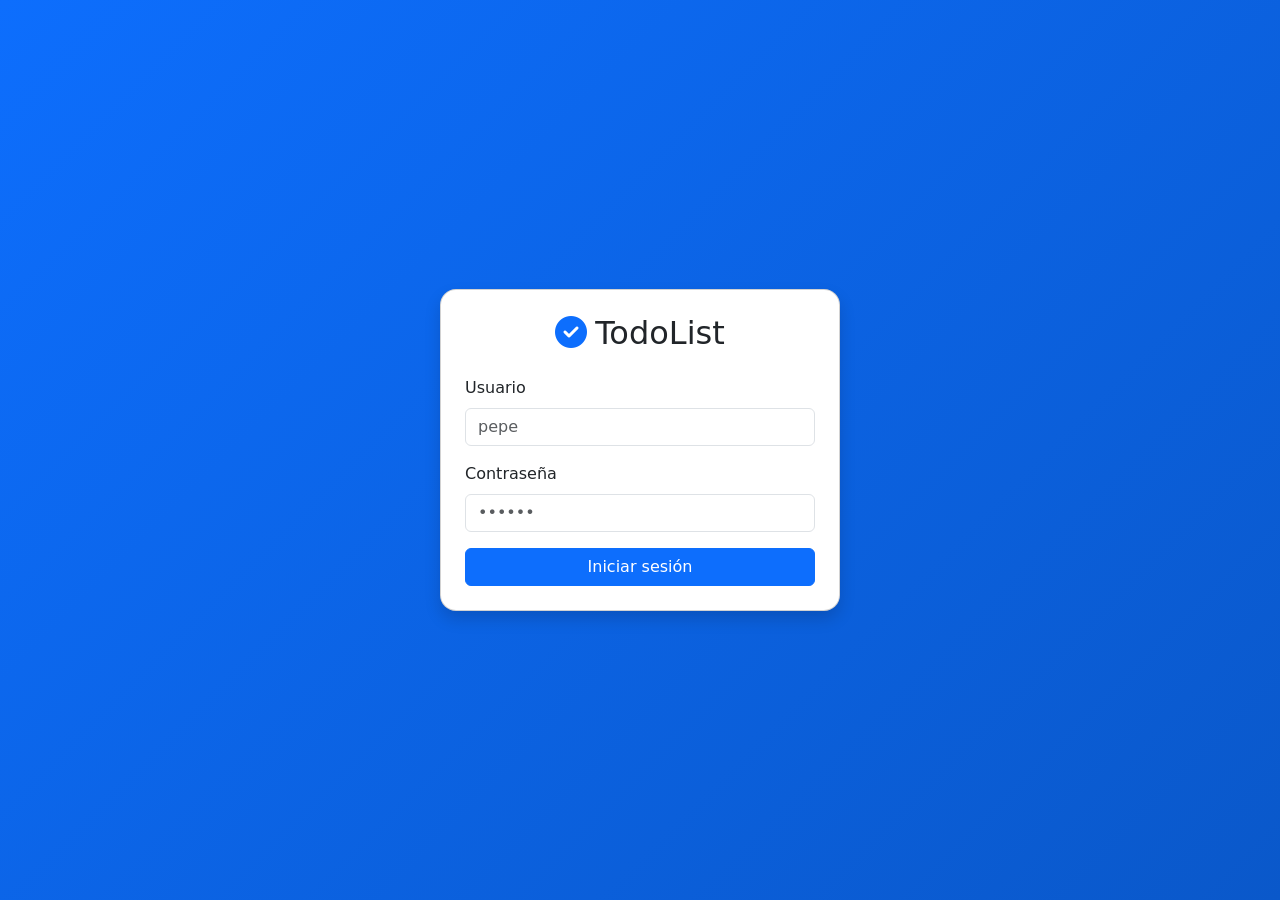
==== cliente-todo/index.html @ 6b904695 "Añade frontend completo con dashboard, roles y gestión de usuarios Detección de rol automática (ADMI" ====
<!DOCTYPE html>
<html lang="es">
<head>
  <meta charset="UTF-8" />
  <meta name="viewport" content="width=device-width, initial-scale=1.0" />
  <title>TodoList</title>
  <link rel="stylesheet" href="https://cdn.jsdelivr.net/npm/bootstrap@5.3.3/dist/css/bootstrap.min.css" />
  <link rel="stylesheet" href="https://cdnjs.cloudflare.com/ajax/libs/font-awesome/6.5.0/css/all.min.css" />
  <link rel="stylesheet" href="css/style.css" />
</head>
<body>

  <!-- ==================== LOGIN ==================== -->
  <section id="login-section" class="d-flex align-items-center justify-content-center min-vh-100">
    <div class="card shadow login-card">
      <div class="card-body p-4">
        <h2 class="card-title text-center mb-4">
          <i class="fa-solid fa-check-circle text-primary me-2"></i>TodoList
        </h2>
        <div id="login-error" class="alert alert-danger d-none"></div>
        <form id="login-form" novalidate>
          <div class="mb-3">
            <label for="input-username" class="form-label">Usuario</label>
            <input type="text" class="form-control" id="input-username"
                   placeholder="pepe" autocomplete="username" required />
          </div>
          <div class="mb-3">
            <label for="input-password" class="form-label">Contraseña</label>
            <input type="password" class="form-control" id="input-password"
                   placeholder="••••••" autocomplete="current-password" required />
          </div>
          <button type="submit" class="btn btn-primary w-100" id="btn-login">
            Iniciar sesión
          </button>
        </form>
      </div>
    </div>
  </section>

  <!-- ==================== APP ==================== -->
  <div id="app-section" class="d-none">

    <!-- Navbar -->
    <nav class="navbar navbar-dark bg-primary sticky-top px-3">
      <span class="navbar-brand mb-0 h1 me-auto">
        <i class="fa-solid fa-check-circle me-2"></i>
        <span class="d-none d-sm-inline">TodoList</span>
      </span>
      <div class="d-flex align-items-center gap-2 flex-wrap justify-content-end">
        <span class="text-white small d-none d-md-inline" id="nav-username"></span>
        <span class="badge d-none" id="nav-role-badge"></span>
        <button class="btn btn-sm btn-outline-light" id="btn-refresh" title="Actualizar">
          <i class="fa-solid fa-rotate-right"></i>
        </button>
        <div class="form-check form-switch mb-0 d-none d-sm-flex align-items-center gap-1"
             title="Actualización automática (30s)">
          <input class="form-check-input" type="checkbox" id="toggle-autorefresh" />
          <label class="form-check-label text-white small" for="toggle-autorefresh">Auto</label>
        </div>
        <button class="btn btn-sm btn-outline-light" id="btn-logout" title="Cerrar sesión">
          <i class="fa-solid fa-right-from-bracket"></i>
          <span class="d-none d-sm-inline ms-1">Salir</span>
        </button>
      </div>
    </nav>

    <div class="container-fluid py-3 px-3 px-md-4">

      <!-- Alertas globales -->
      <div id="alert-container"></div>

      <!-- Navegación por secciones -->
      <ul class="nav nav-tabs mb-3 flex-nowrap overflow-auto" id="main-tabs" style="white-space:nowrap">
        <li class="nav-item">
          <button class="nav-link active" data-section="tasks">
            <i class="fa-solid fa-list-check me-1"></i><span class="d-none d-sm-inline">Mis tareas</span><span class="d-sm-none">Tareas</span>
          </button>
        </li>
        <li class="nav-item">
          <button class="nav-link" data-section="dashboard">
            <i class="fa-solid fa-chart-simple me-1"></i>Dashboard
          </button>
        </li>
        <li class="nav-item">
          <button class="nav-link" data-section="tags">
            <i class="fa-solid fa-tags me-1"></i><span class="d-none d-sm-inline">Etiquetas</span><span class="d-sm-none">Tags</span>
          </button>
        </li>
        <li class="nav-item">
          <button class="nav-link" data-section="profile">
            <i class="fa-solid fa-user me-1"></i><span class="d-none d-sm-inline">Mi perfil</span><span class="d-sm-none">Perfil</span>
          </button>
        </li>
        <li class="nav-item d-none" id="tab-categories-item">
          <button class="nav-link" data-section="categories">
            <i class="fa-solid fa-folder me-1"></i><span class="d-none d-sm-inline">Categorías</span><span class="d-sm-none">Categ.</span>
          </button>
        </li>
        <li class="nav-item d-none" id="tab-users-item">
          <button class="nav-link" data-section="users">
            <i class="fa-solid fa-users me-1"></i><span class="d-none d-sm-inline">Usuarios</span><span class="d-sm-none">Users</span>
          </button>
        </li>
      </ul>

      <!-- ─── SECCIÓN: Tareas ─── -->
      <div id="section-tasks">
        <div class="d-flex justify-content-between align-items-center mb-3">
          <h5 class="mb-0 fw-semibold">
            Mis tareas <span class="badge bg-primary rounded-pill ms-1" id="task-count">0</span>
          </h5>
          <div class="d-flex gap-2">
            <button class="btn btn-outline-secondary btn-sm d-lg-none" type="button"
                    data-bs-toggle="collapse" data-bs-target="#filter-collapse">
              <i class="fa-solid fa-filter me-1"></i>Filtros
            </button>
            <button class="btn btn-primary btn-sm" id="btn-new-task">
              <i class="fa-solid fa-plus me-1"></i>
              <span class="d-none d-sm-inline">Nueva tarea</span>
              <span class="d-sm-none">Nueva</span>
            </button>
          </div>
        </div>
        <div class="row g-3">
          <div class="col-12 col-lg-3">
            <div class="collapse filter-panel" id="filter-collapse">
              <div class="card shadow-sm mb-3">
                <div class="card-header bg-light fw-semibold">
                  <i class="fa-solid fa-filter me-1"></i> Filtros
                </div>
                <div class="card-body">
                  <div class="mb-3">
                    <label class="form-label small">Buscar</label>
                    <input type="text" class="form-control form-control-sm" id="filter-title" placeholder="Título..." />
                  </div>
                  <div class="mb-3">
                    <label class="form-label small">Prioridad</label>
                    <select class="form-select form-select-sm" id="filter-priority">
                      <option value="">Todas</option>
                      <option value="ALTA">Alta</option>
                      <option value="MEDIA">Media</option>
                      <option value="BAJA">Baja</option>
                    </select>
                  </div>
                  <div class="mb-3">
                    <label class="form-label small">Categoría</label>
                    <select class="form-select form-select-sm" id="filter-category">
                      <option value="">Todas</option>
                    </select>
                  </div>
                  <div class="form-check mb-2">
                    <input class="form-check-input" type="checkbox" id="filter-completed" />
                    <label class="form-check-label small" for="filter-completed">Solo completadas</label>
                  </div>
                  <div class="form-check mb-3">
                    <input class="form-check-input" type="checkbox" id="filter-importante" />
                    <label class="form-check-label small" for="filter-importante">Solo importantes</label>
                  </div>
                  <div class="d-grid gap-2">
                    <button class="btn btn-primary btn-sm" id="btn-apply-filter">
                      <i class="fa-solid fa-magnifying-glass me-1"></i>Buscar
                    </button>
                    <button class="btn btn-outline-secondary btn-sm" id="btn-clear-filter">
                      <i class="fa-solid fa-xmark me-1"></i>Limpiar
                    </button>
                  </div>
                </div>
              </div>
            </div>
          </div>
          <div class="col-12 col-lg-9">
            <div id="task-list"></div>
          </div>
        </div>
      </div>

      <!-- ─── SECCIÓN: Dashboard ─── -->
      <div id="section-dashboard" class="d-none">
        <h5 class="fw-semibold mb-4"><i class="fa-solid fa-chart-simple me-2"></i>Dashboard</h5>
        <div class="row g-3" id="dashboard-cards"></div>
      </div>

      <!-- ─── SECCIÓN: Etiquetas ─── -->
      <div id="section-tags" class="d-none">
        <div class="d-flex justify-content-between align-items-center mb-3">
          <h5 class="fw-semibold mb-0"><i class="fa-solid fa-tags me-2"></i>Mis etiquetas</h5>
          <button class="btn btn-primary btn-sm" onclick="openTagModal()">
            <i class="fa-solid fa-plus me-1"></i>Nueva etiqueta
          </button>
        </div>
        <div id="tags-container"></div>
      </div>

      <!-- ─── SECCIÓN: Mi perfil ─── -->
      <div id="section-profile" class="d-none">
        <h5 class="fw-semibold mb-4"><i class="fa-solid fa-user me-2"></i>Mi perfil</h5>
        <div class="row justify-content-center">
          <div class="col-12 col-md-5">
            <div class="card shadow-sm">
              <div class="card-header fw-semibold"><i class="fa-solid fa-lock me-1"></i>Cambiar contraseña</div>
              <div class="card-body">
                <div id="profile-alert" class="d-none mb-3"></div>
                <form id="profile-password-form" novalidate>
                  <div class="mb-3">
                    <label class="form-label small">Contraseña actual</label>
                    <input type="password" class="form-control" id="profile-current-password" required />
                  </div>
                  <div class="mb-3">
                    <label class="form-label small">Nueva contraseña</label>
                    <input type="password" class="form-control" id="profile-new-password" required minlength="6" />
                    <div class="invalid-feedback">Mínimo 6 caracteres.</div>
                  </div>
                  <div class="mb-3">
                    <label class="form-label small">Confirmar nueva contraseña</label>
                    <input type="password" class="form-control" id="profile-confirm-password" required />
                  </div>
                  <button type="submit" class="btn btn-primary w-100">
                    <i class="fa-solid fa-key me-1"></i>Cambiar contraseña
                  </button>
                </form>
              </div>
            </div>
          </div>
        </div>
      </div>

      <!-- ─── SECCIÓN: Categorías (GESTOR / ADMIN) ─── -->
      <div id="section-categories" class="d-none">
        <div class="d-flex justify-content-between align-items-center mb-3">
          <h5 class="fw-semibold mb-0"><i class="fa-solid fa-folder me-2"></i>Gestión de categorías</h5>
          <button class="btn btn-primary btn-sm" onclick="openCategoryModal()">
            <i class="fa-solid fa-plus me-1"></i>Nueva categoría
          </button>
        </div>
        <div id="categories-container"></div>
      </div>

      <!-- ─── SECCIÓN: Usuarios (ADMIN) ─── -->
      <div id="section-users" class="d-none">
        <div class="d-flex justify-content-between align-items-center mb-3">
          <h5 class="fw-semibold mb-0"><i class="fa-solid fa-users me-2"></i>Gestión de usuarios</h5>
        </div>
        <div id="users-container"></div>
      </div>

    </div>
  </div>

  <!-- ==================== MODAL TAREA ==================== -->
  <div class="modal fade" id="task-modal" tabindex="-1"
       aria-labelledby="task-modal-label" aria-hidden="true">
    <div class="modal-dialog modal-lg modal-dialog-scrollable">
      <div class="modal-content">
        <div class="modal-header">
          <h5 class="modal-title" id="task-modal-label">Nueva tarea</h5>
          <button type="button" class="btn-close" data-bs-dismiss="modal"></button>
        </div>
        <form id="task-form" novalidate>
          <div class="modal-body">
            <div id="modal-error" class="alert alert-danger d-none"></div>
            <div class="row g-3">
              <div class="col-12">
                <label for="task-title" class="form-label">Título <span class="text-danger">*</span></label>
                <input type="text" class="form-control" id="task-title" required maxlength="100" />
                <div class="invalid-feedback">El título es obligatorio.</div>
              </div>
              <div class="col-12">
                <label for="task-description" class="form-label">Descripción</label>
                <textarea class="form-control" id="task-description" rows="3" maxlength="500"></textarea>
              </div>
              <div class="col-12 col-md-6">
                <label for="task-deadline" class="form-label">Fecha límite</label>
                <input type="datetime-local" class="form-control" id="task-deadline" />
              </div>
              <div class="col-12 col-md-6">
                <label for="task-priority" class="form-label">Prioridad <span class="text-danger">*</span></label>
                <select class="form-select" id="task-priority" required>
                  <option value="">Seleccionar...</option>
                  <option value="ALTA">Alta</option>
                  <option value="MEDIA">Media</option>
                  <option value="BAJA">Baja</option>
                </select>
                <div class="invalid-feedback">Selecciona una prioridad.</div>
              </div>
              <div class="col-12 col-md-6">
                <label for="task-category" class="form-label">Categoría</label>
                <select class="form-select" id="task-category">
                  <option value="">Sin categoría</option>
                </select>
              </div>
              <div class="col-12 col-md-6 d-flex align-items-end">
                <div class="form-check">
                  <input class="form-check-input" type="checkbox" id="task-importante" />
                  <label class="form-check-label" for="task-importante">
                    <i class="fa-solid fa-star text-warning me-1"></i>Marcar como importante
                  </label>
                </div>
              </div>
            </div>
          </div>
          <div class="modal-footer">
            <button type="button" class="btn btn-secondary" data-bs-dismiss="modal">Cancelar</button>
            <button type="submit" class="btn btn-primary" id="btn-save-task">
              <i class="fa-solid fa-floppy-disk me-1"></i>Guardar
            </button>
          </div>
        </form>
      </div>
    </div>
  </div>

  <!-- ==================== MODAL CONFIRMAR BORRAR ==================== -->
  <div class="modal fade" id="delete-modal" tabindex="-1" aria-hidden="true">
    <div class="modal-dialog modal-sm modal-dialog-centered">
      <div class="modal-content">
        <div class="modal-header border-0 pb-0">
          <h5 class="modal-title text-danger">
            <i class="fa-solid fa-triangle-exclamation me-1"></i>Eliminar
          </h5>
          <button type="button" class="btn-close" data-bs-dismiss="modal"></button>
        </div>
        <div class="modal-body pt-2" id="delete-modal-body">¿Seguro que quieres eliminar este elemento?</div>
        <div class="modal-footer border-0 pt-0">
          <button type="button" class="btn btn-secondary btn-sm" data-bs-dismiss="modal">Cancelar</button>
          <button type="button" class="btn btn-danger btn-sm" id="btn-confirm-delete">Eliminar</button>
        </div>
      </div>
    </div>
  </div>

  <!-- ==================== MODAL CATEGORÍA ==================== -->
  <div class="modal fade" id="category-modal" tabindex="-1" aria-hidden="true">
    <div class="modal-dialog modal-sm modal-dialog-centered">
      <div class="modal-content">
        <div class="modal-header">
          <h5 class="modal-title" id="category-modal-label">Nueva categoría</h5>
          <button type="button" class="btn-close" data-bs-dismiss="modal"></button>
        </div>
        <form id="category-form" novalidate>
          <div class="modal-body">
            <div id="category-modal-error" class="alert alert-danger d-none"></div>
            <div class="mb-3">
              <label class="form-label">Nombre <span class="text-danger">*</span></label>
              <input type="text" class="form-control" id="category-name" required maxlength="50" />
              <div class="invalid-feedback">El nombre es obligatorio.</div>
            </div>
          </div>
          <div class="modal-footer">
            <button type="button" class="btn btn-secondary" data-bs-dismiss="modal">Cancelar</button>
            <button type="submit" class="btn btn-primary" id="btn-save-category">
              <i class="fa-solid fa-floppy-disk me-1"></i>Guardar
            </button>
          </div>
        </form>
      </div>
    </div>
  </div>

  <!-- ==================== MODAL ETIQUETA ==================== -->
  <div class="modal fade" id="tag-modal" tabindex="-1" aria-hidden="true">
    <div class="modal-dialog modal-sm modal-dialog-centered">
      <div class="modal-content">
        <div class="modal-header">
          <h5 class="modal-title" id="tag-modal-label">Nueva etiqueta</h5>
          <button type="button" class="btn-close" data-bs-dismiss="modal"></button>
        </div>
        <form id="tag-form" novalidate>
          <div class="modal-body">
            <div id="tag-modal-error" class="alert alert-danger d-none"></div>
            <div class="mb-3">
              <label class="form-label">Nombre <span class="text-danger">*</span></label>
              <input type="text" class="form-control" id="tag-name" required maxlength="30" />
              <div class="invalid-feedback">El nombre es obligatorio.</div>
            </div>
          </div>
          <div class="modal-footer">
            <button type="button" class="btn btn-secondary" data-bs-dismiss="modal">Cancelar</button>
            <button type="submit" class="btn btn-primary" id="btn-save-tag">
              <i class="fa-solid fa-floppy-disk me-1"></i>Guardar
            </button>
          </div>
        </form>
      </div>
    </div>
  </div>

  <!-- ==================== MODAL USUARIO ==================== -->
  <div class="modal fade" id="user-modal" tabindex="-1" aria-hidden="true">
    <div class="modal-dialog modal-dialog-centered">
      <div class="modal-content">
        <div class="modal-header">
          <h5 class="modal-title">Editar usuario</h5>
          <button type="button" class="btn-close" data-bs-dismiss="modal"></button>
        </div>
        <form id="user-form" novalidate>
          <div class="modal-body">
            <div id="user-modal-error" class="alert alert-danger d-none"></div>
            <div class="mb-3">
              <label class="form-label">Nombre de usuario <span class="text-danger">*</span></label>
              <input type="text" class="form-control" id="user-username" required maxlength="50" />
            </div>
            <div class="mb-3">
              <label class="form-label">Email</label>
              <input type="email" class="form-control" id="user-email" />
            </div>
          </div>
          <div class="modal-footer">
            <button type="button" class="btn btn-secondary" data-bs-dismiss="modal">Cancelar</button>
            <button type="submit" class="btn btn-primary" id="btn-save-user">
              <i class="fa-solid fa-floppy-disk me-1"></i>Guardar
            </button>
          </div>
        </form>
      </div>
    </div>
  </div>

  <script src="https://cdn.jsdelivr.net/npm/bootstrap@5.3.3/dist/js/bootstrap.bundle.min.js"></script>
  <script src="js/app.js"></script>
</body>
</html>
---- cliente-todo/css/style.css ----
/* ── Variables ─────────────────────────────────────── */
:root {
  --priority-alta:  #dc3545;
  --priority-media: #fd7e14;
  --priority-baja:  #198754;
}

/* ── Login ─────────────────────────────────────────── */
#login-section {
  background: linear-gradient(135deg, #0d6efd 0%, #0a58ca 100%);
  min-height: 100vh;
}

.login-card {
  width: 100%;
  max-width: 400px;
  border-radius: 1rem;
}

/* ── Filtros: siempre visible en escritorio ────────── */
@media (min-width: 992px) {
  #filter-collapse {
    display: block !important;
  }
}

/* ── Task cards ────────────────────────────────────── */
.task-card {
  border-left: 4px solid #dee2e6;
  transition: box-shadow 0.15s ease;
}

.task-card:hover {
  box-shadow: 0 4px 12px rgba(0, 0, 0, 0.1);
}

.task-card.priority-alta  { border-left-color: var(--priority-alta); }
.task-card.priority-media { border-left-color: var(--priority-media); }
.task-card.priority-baja  { border-left-color: var(--priority-baja); }
.task-card.completed-task { opacity: 0.65; }

.task-title {
  font-weight: 600;
  font-size: 1rem;
  word-break: break-word;
}

.task-title.completed {
  text-decoration: line-through;
  color: #6c757d;
}

/* Botones de tarea en móvil: tamaño completo */
@media (max-width: 575px) {
  .task-actions {
    display: flex;
    gap: 0.5rem;
    width: 100%;
  }
  .task-actions .btn {
    flex: 1;
  }
}

/* ── Priority badges ───────────────────────────────── */
.badge-alta  { background-color: var(--priority-alta)  !important; }
.badge-media { background-color: var(--priority-media) !important; }
.badge-baja  { background-color: var(--priority-baja)  !important; }

/* ── Deadline ──────────────────────────────────────── */
.deadline-overdue {
  color: var(--priority-alta);
  font-weight: 600;
}

/* ── Alert container ───────────────────────────────── */
#alert-container .alert {
  animation: fadeIn 0.3s ease;
}

@keyframes fadeIn {
  from { opacity: 0; transform: translateY(-8px); }
  to   { opacity: 1; transform: translateY(0); }
}

/* ── Mejoras móvil generales ───────────────────────── */
@media (max-width: 575px) {
  .card-body {
    padding: 0.75rem;
  }

  .navbar {
    padding-top: 0.4rem;
    padding-bottom: 0.4rem;
  }
}
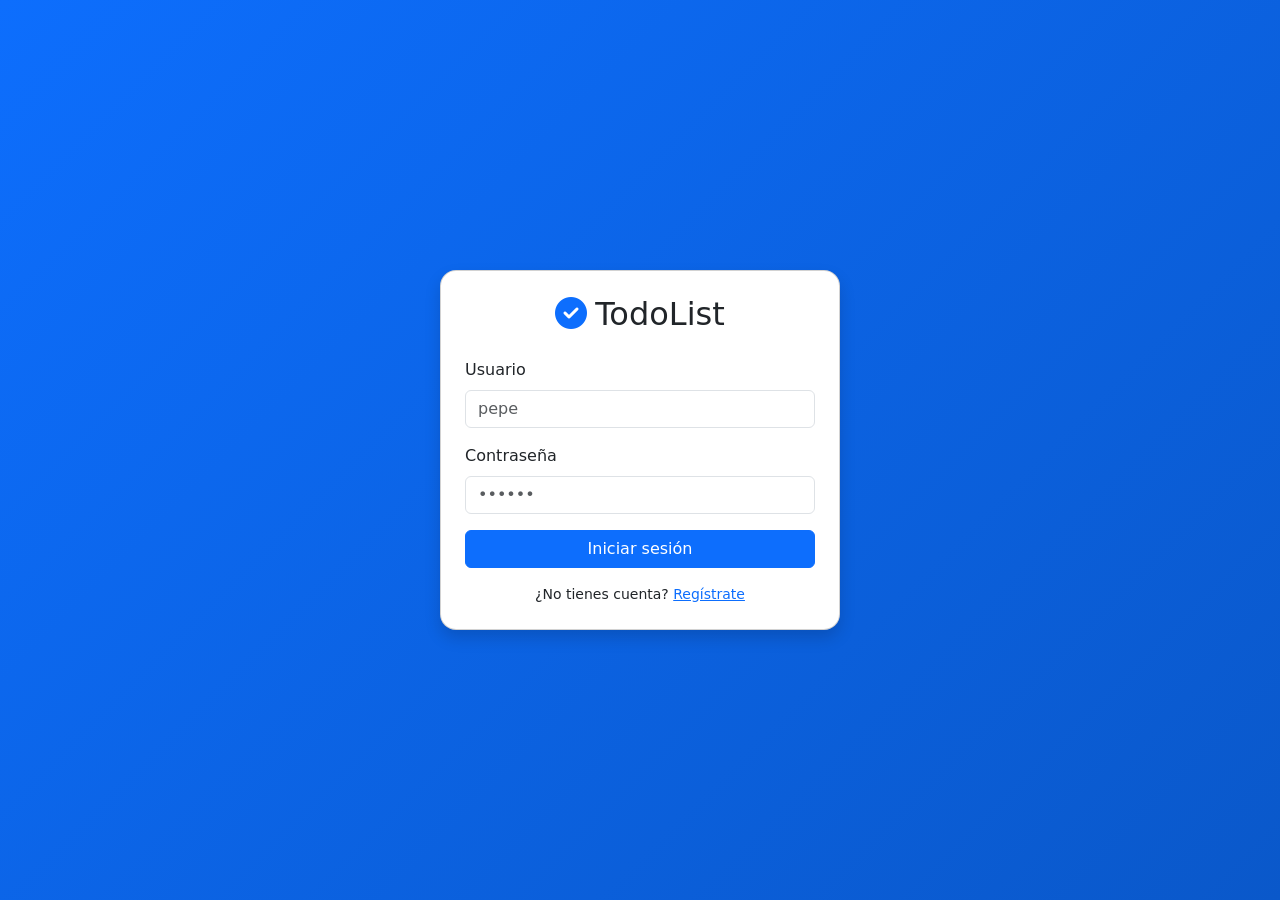
==== commit 5d093778: "Añadido el registro" ====
--- a/cliente-todo/index.html
+++ b/cliente-todo/index.html
@@ -10,29 +10,73 @@
 </head>
 <body>
 
-  <!-- ==================== LOGIN ==================== -->
+  <!-- ==================== LOGIN / REGISTRO ==================== -->
   <section id="login-section" class="d-flex align-items-center justify-content-center min-vh-100">
     <div class="card shadow login-card">
       <div class="card-body p-4">
         <h2 class="card-title text-center mb-4">
           <i class="fa-solid fa-check-circle text-primary me-2"></i>TodoList
         </h2>
-        <div id="login-error" class="alert alert-danger d-none"></div>
-        <form id="login-form" novalidate>
-          <div class="mb-3">
-            <label for="input-username" class="form-label">Usuario</label>
-            <input type="text" class="form-control" id="input-username"
-                   placeholder="pepe" autocomplete="username" required />
-          </div>
-          <div class="mb-3">
-            <label for="input-password" class="form-label">Contraseña</label>
-            <input type="password" class="form-control" id="input-password"
-                   placeholder="••••••" autocomplete="current-password" required />
-          </div>
-          <button type="submit" class="btn btn-primary w-100" id="btn-login">
-            Iniciar sesión
-          </button>
-        </form>
+
+        <!-- Formulario de login -->
+        <div id="panel-login">
+          <div id="login-error" class="alert alert-danger d-none"></div>
+          <form id="login-form" novalidate>
+            <div class="mb-3">
+              <label for="input-username" class="form-label">Usuario</label>
+              <input type="text" class="form-control" id="input-username"
+                     placeholder="pepe" autocomplete="username" required />
+            </div>
+            <div class="mb-3">
+              <label for="input-password" class="form-label">Contraseña</label>
+              <input type="password" class="form-control" id="input-password"
+                     placeholder="••••••" autocomplete="current-password" required />
+            </div>
+            <button type="submit" class="btn btn-primary w-100" id="btn-login">
+              Iniciar sesión
+            </button>
+          </form>
+          <p class="text-center mt-3 mb-0 small">
+            ¿No tienes cuenta?
+            <a href="#" id="btn-show-register">Regístrate</a>
+          </p>
+        </div>
+
+        <!-- Formulario de registro -->
+        <div id="panel-register" class="d-none">
+          <div id="register-error" class="alert alert-danger d-none"></div>
+          <div id="register-success" class="alert alert-success d-none"></div>
+          <form id="register-form" novalidate>
+            <div class="mb-3">
+              <label for="reg-username" class="form-label">Usuario *</label>
+              <input type="text" class="form-control" id="reg-username"
+                     placeholder="pepe" autocomplete="username" required />
+            </div>
+            <div class="mb-3">
+              <label for="reg-fullname" class="form-label">Nombre completo *</label>
+              <input type="text" class="form-control" id="reg-fullname"
+                     placeholder="Pepe García" required />
+            </div>
+            <div class="mb-3">
+              <label for="reg-email" class="form-label">Email *</label>
+              <input type="email" class="form-control" id="reg-email"
+                     placeholder="pepe@email.com" required />
+            </div>
+            <div class="mb-3">
+              <label for="reg-password" class="form-label">Contraseña *</label>
+              <input type="password" class="form-control" id="reg-password"
+                     placeholder="••••••" minlength="5" required />
+            </div>
+            <button type="submit" class="btn btn-success w-100" id="btn-register">
+              Crear cuenta
+            </button>
+          </form>
+          <p class="text-center mt-3 mb-0 small">
+            ¿Ya tienes cuenta?
+            <a href="#" id="btn-show-login">Inicia sesión</a>
+          </p>
+        </div>
+
       </div>
     </div>
   </section>
@@ -207,7 +251,7 @@
                   </div>
                   <div class="mb-3">
                     <label class="form-label small">Nueva contraseña</label>
-                    <input type="password" class="form-control" id="profile-new-password" required minlength="6" />
+                    <input type="password" class="form-control" id="profile-new-password" required minlength="5" />
                     <div class="invalid-feedback">Mínimo 6 caracteres.</div>
                   </div>
                   <div class="mb-3">
@@ -296,6 +340,12 @@
                   </label>
                 </div>
               </div>
+              <div class="col-12">
+                <label class="form-label">Etiquetas</label>
+                <div id="task-tags-container" class="d-flex flex-wrap gap-2 p-2 border rounded" style="min-height:38px">
+                  <span class="text-muted small fst-italic" id="task-tags-empty">Cargando etiquetas...</span>
+                </div>
+              </div>
             </div>
           </div>
           <div class="modal-footer">
